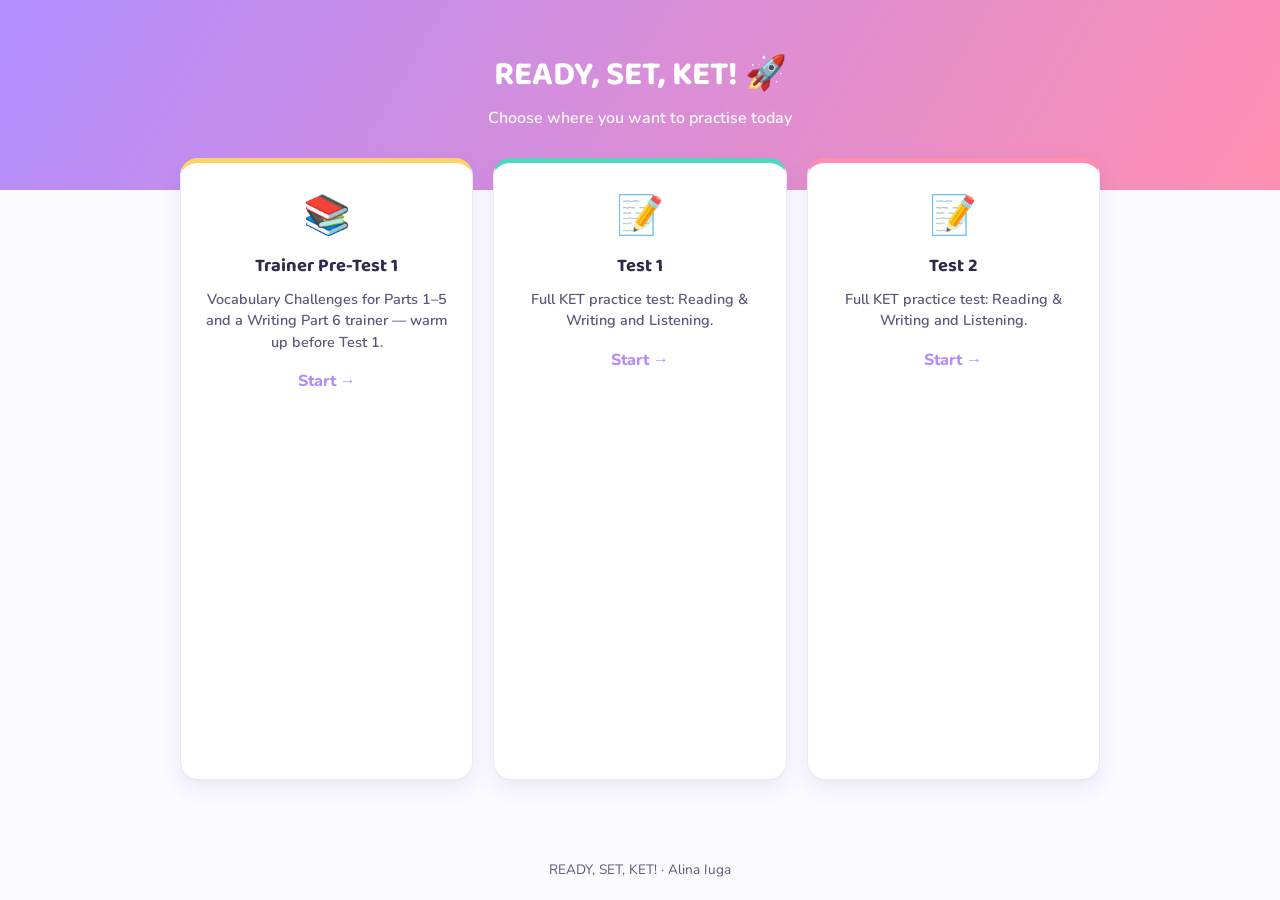
==== index.html @ 3c665358 "summary" ====
<!DOCTYPE html>
<html lang="en">
<head>
<meta charset="UTF-8">
<meta name="viewport" content="width=device-width, initial-scale=1.0">
<title>READY, SET, KET! — Home</title>
<link rel="stylesheet" href="ESTILOS/style-pretest.css">
<style>
  body{display:flex;flex-direction:column;min-height:100vh;}
  .hero{background:linear-gradient(120deg,var(--purple),var(--pink));color:#fff;text-align:center;padding:50px 20px 60px;}
  .hero h1{font-size:2.1rem;margin:0 0 6px;}
  .hero p{margin:0;font-weight:600;opacity:0.95;}
  .cards{max-width:960px;margin:-32px auto 60px;padding:0 20px;display:grid;grid-template-columns:repeat(3,1fr);gap:20px;flex:1;}
  @media (max-width:760px){.cards{grid-template-columns:1fr;}}
  .card{background:var(--card);border:1px solid var(--border);border-radius:var(--radius);padding:24px 20px;text-align:center;box-shadow:0 8px 20px rgba(90,70,160,0.10);text-decoration:none;color:var(--ink);transition:.15s;display:flex;flex-direction:column;gap:8px;}
  .card:hover{transform:translateY(-4px);box-shadow:0 12px 26px rgba(90,70,160,0.16);}
  .card .icon{font-size:2.4rem;}
  .card h2{margin:0;font-size:1.15rem;}
  .card p{margin:0;color:var(--ink-soft);font-size:0.9rem;font-weight:600;}
  .card .go{margin-top:8px;font-weight:800;color:var(--purple);}
  .card.pretest{border-top:5px solid var(--yellow);}
  .card.t1{border-top:5px solid var(--mint);}
  .card.t2{border-top:5px solid var(--pink);}
</style>
</head>
<body>

<div class="hero">
  <h1>READY, SET, KET! 🚀</h1>
  <p>Choose where you want to practise today</p>
</div>

<div class="cards">
  <a class="card pretest" href="PAGINAS/pretest1.html">
    <div class="icon">📚</div>
    <h2>Trainer Pre-Test 1</h2>
    <p>Vocabulary Challenges for Parts 1–5 and a Writing Part 6 trainer — warm up before Test 1.</p>
    <span class="go">Start →</span>
  </a>
  <a class="card t1" href="PAGINAS/test1.html">
    <div class="icon">📝</div>
    <h2>Test 1</h2>
    <p>Full KET practice test: Reading &amp; Writing and Listening.</p>
    <span class="go">Start →</span>
  </a>
  <a class="card t2" href="PAGINAS/test2.html">
    <div class="icon">📝</div>
    <h2>Test 2</h2>
    <p>Full KET practice test: Reading &amp; Writing and Listening.</p>
    <span class="go">Start →</span>
  </a>
</div>

<footer>READY, SET, KET! · Alina Iuga</footer>

</body>
</html>
---- ESTILOS/style-pretest.css ----
@import url('https://fonts.googleapis.com/css2?family=Baloo+2:wght@500;700;800&family=Nunito:wght@400;600;700;800&display=swap');

:root{
  --pink:#ff8fb1;
  --pink-soft:#ffe1ec;
  --purple:#b28dff;
  --purple-soft:#ece3ff;
  --mint:#4fd6c0;
  --mint-soft:#dbfaf4;
  --yellow:#ffd166;
  --yellow-soft:#fff3d6;
  --ink:#2d2a4a;
  --ink-soft:#5b5779;
  --bg:#fbfaff;
  --card:#ffffff;
  --good:#3ac47d;
  --bad:#ff6b6b;
  --border:#eae6fb;
  --radius:18px;
}

*{box-sizing:border-box;}
html,body{margin:0;padding:0;}
body{
  background:var(--bg);
  color:var(--ink);
  font-family:'Nunito',sans-serif;
  line-height:1.5;
}
h1,h2,h3,.brand{font-family:'Baloo 2',cursive;}

a{color:var(--purple);}

.topbar{
  background:linear-gradient(120deg,var(--purple),var(--pink));
  padding:16px 20px;
  color:#fff;
}
.topbar-inner{
  max-width:1100px;margin:0 auto;
  display:flex;align-items:center;justify-content:space-between;
  flex-wrap:wrap;gap:10px;
}
.brand{font-size:1.5rem;font-weight:800;color:#fff;display:flex;flex-direction:column;line-height:1.15;}
.brand small{font-family:'Nunito',sans-serif;font-weight:600;font-size:0.8rem;opacity:0.9;}
.topbar-links{display:flex;gap:10px;flex-wrap:wrap;}
.topbar-links a{
  background:rgba(255,255,255,0.18);
  color:#fff;text-decoration:none;
  padding:8px 14px;border-radius:999px;
  font-weight:700;font-size:0.9rem;
  transition:background .15s;
}
.topbar-links a:hover{background:rgba(255,255,255,0.32);}

.shell{max-width:1100px;margin:0 auto;padding:24px 20px 60px;display:grid;grid-template-columns:230px 1fr;gap:28px;}
@media (max-width:800px){.shell{grid-template-columns:1fr;}}

.rail{position:sticky;top:16px;align-self:start;background:var(--card);border:1px solid var(--border);border-radius:var(--radius);padding:16px;max-height:calc(100vh - 32px);overflow:auto;}
@media (max-width:800px){.rail{position:static;max-height:none;}}
.rail-group{margin-bottom:14px;}
.rail-label{font-size:0.72rem;font-weight:800;letter-spacing:.04em;color:var(--purple);text-transform:uppercase;margin:0 0 8px 4px;}
.rail a{display:flex;align-items:center;gap:8px;text-decoration:none;color:var(--ink-soft);font-weight:700;font-size:0.88rem;padding:7px 8px;border-radius:10px;}
.rail a:hover{background:var(--purple-soft);color:var(--ink);}
.rail a .dot{width:9px;height:9px;border-radius:50%;background:var(--border);flex:none;}
.rail a.done .dot{background:var(--good);}

.intro{background:var(--yellow-soft);border:1px solid #ffe2a3;border-radius:var(--radius);padding:14px 18px;font-weight:600;color:var(--ink);}

.section-head{margin:34px 0 14px;}
.section-head h2{font-size:1.3rem;margin:0 0 4px;color:var(--ink);}
.section-head p{margin:0;color:var(--ink-soft);font-weight:600;font-size:0.92rem;}

.poster-toggle{background:var(--mint-soft);border:1px solid #bdefe4;border-radius:14px;padding:10px 14px;margin:12px 0 20px;}
.poster-toggle summary{cursor:pointer;font-weight:800;color:#128a72;list-style:none;}
.poster-toggle summary::-webkit-details-marker{display:none;}
.poster-toggle summary:before{content:"🖼️ ";}
.poster-toggle img{width:100%;border-radius:12px;margin-top:10px;display:block;}

.part{background:var(--card);border:1px solid var(--border);border-radius:var(--radius);padding:20px 22px;margin-bottom:22px;box-shadow:0 2px 10px rgba(90,70,160,0.04);}
.part-head{display:flex;align-items:center;gap:12px;margin-bottom:10px;}
.badge{background:var(--pink);color:#fff;font-family:'Baloo 2',cursive;font-weight:800;font-size:0.85rem;padding:6px 12px;border-radius:999px;flex:none;}
.part-head h3{margin:0;font-size:1.08rem;color:var(--ink);}
.part-head .sub{display:block;font-size:0.82rem;font-weight:700;color:var(--ink-soft);}

.instructions{font-weight:700;color:var(--ink-soft);margin:0 0 10px;}
.tip{background:var(--yellow-soft);border:1px solid #ffe2a3;border-radius:12px;padding:8px 12px;margin-bottom:14px;font-size:0.9rem;}
.tip b{color:#a86a00;}

.wordbank{background:var(--purple-soft);border:1px dashed #c7b6ff;border-radius:12px;padding:10px 14px;margin-bottom:16px;font-weight:700;color:#5b3fae;text-align:center;}
.wordbank .extra{display:block;font-size:0.78rem;font-weight:600;color:#8672c4;margin-top:4px;}

.match-list{display:flex;flex-direction:column;gap:10px;}
.match-row{display:flex;align-items:center;gap:12px;flex-wrap:wrap;background:#fbfaff;border:1px solid var(--border);border-radius:12px;padding:10px 12px;}
.match-row .left{font-weight:700;flex:1 1 220px;min-width:180px;}
.match-row select{border:2px solid var(--border);border-radius:10px;padding:6px 10px;font-family:'Nunito',sans-serif;font-weight:700;background:#fff;color:var(--ink);}
.match-row select.correct{border-color:var(--good);background:#eafff3;}
.match-row select.incorrect{border-color:var(--bad);background:#fff0f0;}
.match-key{margin-top:10px;font-size:0.85rem;color:var(--ink-soft);}
.match-key.show{display:block;}
.match-key{display:none;}

.mc-item{margin-bottom:16px;}
.mc-item:last-child{margin-bottom:0;}
.mc-stem{font-weight:700;margin-bottom:8px;}
.options{display:flex;gap:8px;flex-wrap:wrap;}
.opt{border:2px solid var(--border);background:#fff;border-radius:999px;padding:7px 16px;font-family:'Nunito',sans-serif;font-weight:700;cursor:pointer;font-size:0.92rem;color:var(--ink);transition:.12s;}
.opt:hover:not(:disabled){border-color:var(--purple);}
.opt.selected{border-color:var(--purple);background:var(--purple-soft);}
.opt.correct{border-color:var(--good);background:#eafff3;color:#1c8a53;}
.opt.incorrect{border-color:var(--bad);background:#fff0f0;color:#c94040;}
.opt:disabled{cursor:default;}

.gap-item{display:flex;flex-wrap:wrap;align-items:center;gap:8px;margin-bottom:12px;}
.gap-item .stem{font-weight:700;}
input.gap-input{border:2px solid var(--border);border-radius:10px;padding:6px 10px;font-family:'Nunito',sans-serif;font-weight:700;min-width:150px;}
input.gap-input.correct{border-color:var(--good);background:#eafff3;}
input.gap-input.incorrect{border-color:var(--bad);background:#fff0f0;}
.gap-answer{font-size:0.82rem;color:var(--ink-soft);display:none;}
.gap-answer.show{display:inline;}

.cloze-text{font-size:1rem;line-height:2;white-space:pre-line;}
.cloze-text input.gap-input{width:150px;text-align:center;}
.cloze-img{width:100%;border-radius:14px;margin-bottom:16px;}

.writing-box textarea{width:100%;min-height:100px;border:2px solid var(--border);border-radius:12px;padding:10px 12px;font-family:'Nunito',sans-serif;font-size:0.95rem;resize:vertical;}
.writing-meta{display:flex;justify-content:space-between;align-items:center;margin-top:8px;flex-wrap:wrap;gap:8px;}
.wordcount{font-size:0.82rem;color:var(--ink-soft);font-weight:700;}
.model-answer{margin-top:12px;background:var(--mint-soft);border:1px solid #bdefe4;border-radius:12px;padding:12px 14px;display:none;white-space:pre-line;}
.model-answer.show{display:block;}

.wm-item{border-top:1px dashed var(--border);padding-top:12px;margin-top:12px;}
.wm-item:first-child{border-top:none;margin-top:0;padding-top:0;}
.wm-stem{font-weight:700;margin-bottom:6px;white-space:pre-line;}
.wm-item input.gap-input{width:100%;}

.btn{background:var(--purple);color:#fff;border:none;border-radius:999px;padding:10px 20px;font-family:'Baloo 2',cursive;font-weight:700;font-size:0.95rem;cursor:pointer;transition:.15s;}
.btn:hover{background:#9a72f5;}
.btn.ghost{background:transparent;color:var(--purple);border:2px solid var(--purple);padding:8px 18px;}
.btn.ghost:hover{background:var(--purple-soft);}
.btn.mint{background:var(--mint);}
.btn.mint:hover{background:#33c3ab;}

.part-actions{display:flex;align-items:center;gap:14px;margin-top:16px;flex-wrap:wrap;}
.score{font-weight:800;color:var(--ink-soft);}
.score.good{color:var(--good);}

.reference{margin-bottom:22px;}
.ref-table{width:100%;border-collapse:collapse;background:var(--card);border:1px solid var(--border);border-radius:14px;overflow:hidden;}
.ref-table th{background:var(--purple-soft);color:#5b3fae;text-align:left;padding:10px 14px;font-family:'Baloo 2',cursive;font-size:0.92rem;}
.ref-table td{padding:10px 14px;border-top:1px solid var(--border);font-size:0.92rem;}
.ref-table td:first-child{font-weight:700;}

.crosslink{margin-top:16px;padding-top:14px;border-top:1px dashed var(--border);display:flex;flex-wrap:wrap;gap:10px;}
.crosslink a{text-decoration:none;background:var(--pink-soft);color:#c23d68;font-weight:800;padding:8px 16px;border-radius:999px;font-size:0.88rem;display:inline-flex;align-items:center;gap:6px;}
.crosslink a:hover{background:#ffd0e0;}
.crosslink .arrow{font-size:1rem;}

footer{text-align:center;color:var(--ink-soft);font-size:0.85rem;padding:20px;}
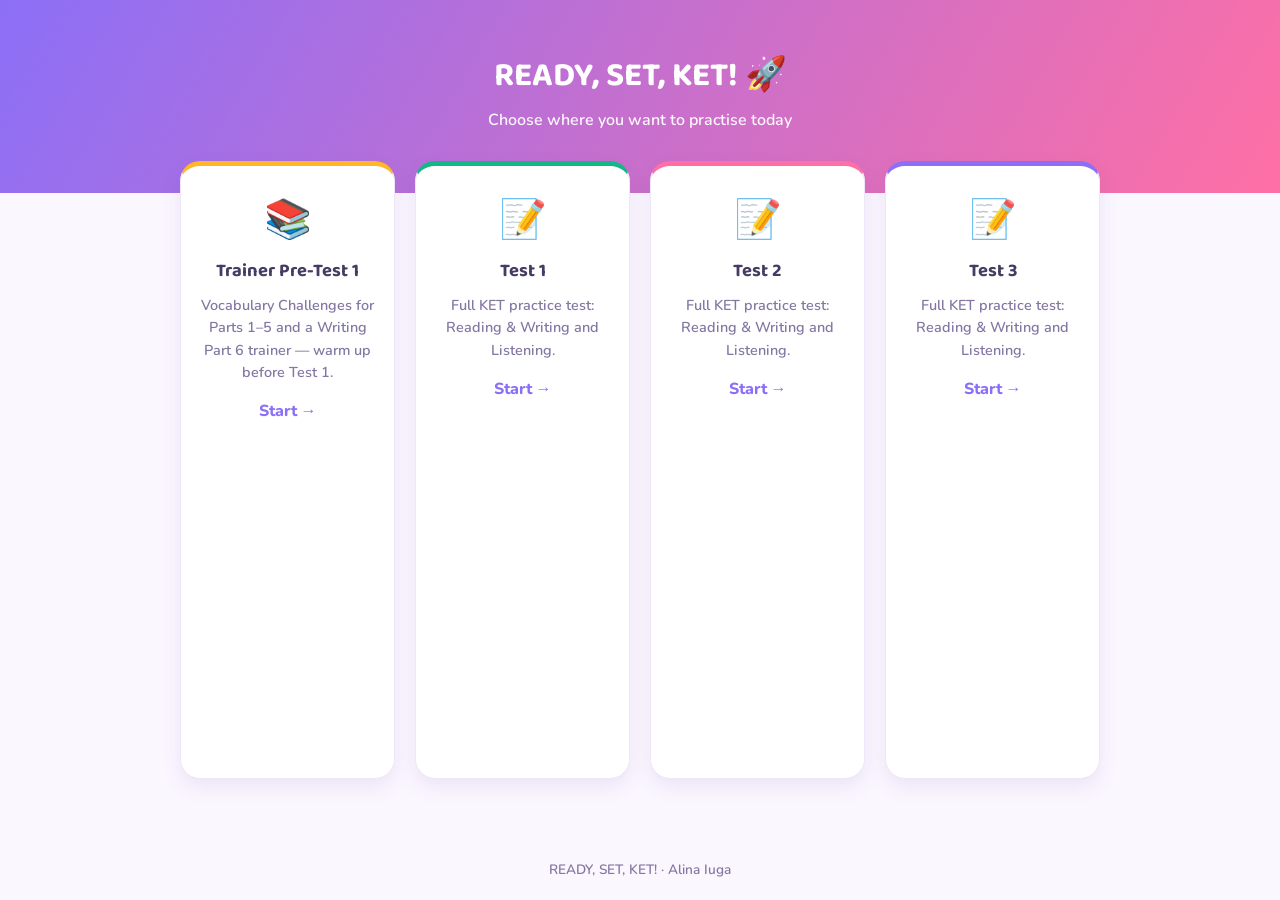
==== commit dd7a7e68: "update" ====
--- a/index.html
+++ b/index.html
@@ -10,8 +10,9 @@
   .hero{background:linear-gradient(120deg,var(--purple),var(--pink));color:#fff;text-align:center;padding:50px 20px 60px;}
   .hero h1{font-size:2.1rem;margin:0 0 6px;}
   .hero p{margin:0;font-weight:600;opacity:0.95;}
-  .cards{max-width:960px;margin:-32px auto 60px;padding:0 20px;display:grid;grid-template-columns:repeat(3,1fr);gap:20px;flex:1;}
-  @media (max-width:760px){.cards{grid-template-columns:1fr;}}
+  .cards{max-width:960px;margin:-32px auto 60px;padding:0 20px;display:grid;grid-template-columns:repeat(4,1fr);gap:20px;flex:1;}
+  @media (max-width:900px){.cards{grid-template-columns:repeat(2,1fr);}}
+  @media (max-width:520px){.cards{grid-template-columns:1fr;}}
   .card{background:var(--card);border:1px solid var(--border);border-radius:var(--radius);padding:24px 20px;text-align:center;box-shadow:0 8px 20px rgba(90,70,160,0.10);text-decoration:none;color:var(--ink);transition:.15s;display:flex;flex-direction:column;gap:8px;}
   .card:hover{transform:translateY(-4px);box-shadow:0 12px 26px rgba(90,70,160,0.16);}
   .card .icon{font-size:2.4rem;}
@@ -21,6 +22,7 @@
   .card.pretest{border-top:5px solid var(--yellow);}
   .card.t1{border-top:5px solid var(--mint);}
   .card.t2{border-top:5px solid var(--pink);}
+  .card.t3{border-top:5px solid var(--purple);}
 </style>
 </head>
 <body>
@@ -49,6 +51,12 @@
     <p>Full KET practice test: Reading &amp; Writing and Listening.</p>
     <span class="go">Start →</span>
   </a>
+  <a class="card t3" href="PAGINAS/test3.html">
+    <div class="icon">📝</div>
+    <h2>Test 3</h2>
+    <p>Full KET practice test: Reading &amp; Writing and Listening.</p>
+    <span class="go">Start →</span>
+  </a>
 </div>
 
 <footer>READY, SET, KET! · Alina Iuga</footer>
--- a/ESTILOS/style-pretest.css
+++ b/ESTILOS/style-pretest.css
@@ -1,22 +1,24 @@
 @import url('https://fonts.googleapis.com/css2?family=Baloo+2:wght@500;700;800&family=Nunito:wght@400;600;700;800&display=swap');
 
 :root{
-  --pink:#ff8fb1;
-  --pink-soft:#ffe1ec;
-  --purple:#b28dff;
-  --purple-soft:#ece3ff;
-  --mint:#4fd6c0;
-  --mint-soft:#dbfaf4;
-  --yellow:#ffd166;
-  --yellow-soft:#fff3d6;
-  --ink:#2d2a4a;
-  --ink-soft:#5b5779;
-  --bg:#fbfaff;
-  --card:#ffffff;
-  --good:#3ac47d;
-  --bad:#ff6b6b;
-  --border:#eae6fb;
-  --radius:18px;
+  --pink:#FF6FA5;
+  --pink-soft:#FFE3EF;
+  --purple:#8C6FF7;
+  --purple-dark:#6B4FD6;
+  --purple-soft:#EFE8FF;
+  --mint:#12B886;
+  --mint-soft:#DFFBF0;
+  --yellow:#FFB627;
+  --yellow-soft:#FFF2D6;
+  --ink:#463B63;
+  --ink-soft:#8478A3;
+  --bg:#FBF7FF;
+  --card:#FFFFFF;
+  --good:#12B886;
+  --bad:#FF6B6B;
+  --bad-soft:#FFE3E3;
+  --border:#F0E6FA;
+  --radius:20px;
 }
 
 *{box-sizing:border-box;}
@@ -25,7 +27,8 @@
   background:var(--bg);
   color:var(--ink);
   font-family:'Nunito',sans-serif;
-  line-height:1.5;
+  font-weight:600;
+  line-height:1.55;
 }
 h1,h2,h3,.brand{font-family:'Baloo 2',cursive;}
 
@@ -71,16 +74,21 @@
 .section-head h2{font-size:1.3rem;margin:0 0 4px;color:var(--ink);}
 .section-head p{margin:0;color:var(--ink-soft);font-weight:600;font-size:0.92rem;}
 
+.poster-row{display:flex;gap:12px;flex-wrap:wrap;align-items:flex-start;margin:12px 0 20px;}
+.poster-row .poster-toggle{margin:0;flex:1 1 260px;}
+.play-btn{background:var(--pink);color:#fff;text-decoration:none;font-family:'Baloo 2',cursive;font-weight:700;font-size:0.95rem;padding:13px 20px;border-radius:14px;display:inline-flex;align-items:center;gap:6px;white-space:nowrap;transition:.15s;}
+.play-btn:hover{background:#ff6f9c;}
+
 .poster-toggle{background:var(--mint-soft);border:1px solid #bdefe4;border-radius:14px;padding:10px 14px;margin:12px 0 20px;}
 .poster-toggle summary{cursor:pointer;font-weight:800;color:#128a72;list-style:none;}
 .poster-toggle summary::-webkit-details-marker{display:none;}
 .poster-toggle summary:before{content:"🖼️ ";}
 .poster-toggle img{width:100%;border-radius:12px;margin-top:10px;display:block;}
 
-.part{background:var(--card);border:1px solid var(--border);border-radius:var(--radius);padding:20px 22px;margin-bottom:22px;box-shadow:0 2px 10px rgba(90,70,160,0.04);}
+.part{background:var(--card);border:3px solid var(--border);border-radius:var(--radius);padding:20px 22px;margin-bottom:22px;}
 .part-head{display:flex;align-items:center;gap:12px;margin-bottom:10px;}
-.badge{background:var(--pink);color:#fff;font-family:'Baloo 2',cursive;font-weight:800;font-size:0.85rem;padding:6px 12px;border-radius:999px;flex:none;}
-.part-head h3{margin:0;font-size:1.08rem;color:var(--ink);}
+.badge{background:var(--yellow);color:#fff;font-family:'Baloo 2',cursive;font-weight:700;font-size:0.82rem;padding:6px 14px;border-radius:999px;flex:none;box-shadow:0 2px 0 rgba(0,0,0,.08);}
+.part-head h3{margin:0;font-size:1.08rem;color:var(--purple-dark);}
 .part-head .sub{display:block;font-size:0.82rem;font-weight:700;color:var(--ink-soft);}
 
 .instructions{font-weight:700;color:var(--ink-soft);margin:0 0 10px;}
@@ -93,9 +101,14 @@
 .match-list{display:flex;flex-direction:column;gap:10px;}
 .match-row{display:flex;align-items:center;gap:12px;flex-wrap:wrap;background:#fbfaff;border:1px solid var(--border);border-radius:12px;padding:10px 12px;}
 .match-row .left{font-weight:700;flex:1 1 220px;min-width:180px;}
-.match-row select{border:2px solid var(--border);border-radius:10px;padding:6px 10px;font-family:'Nunito',sans-serif;font-weight:700;background:#fff;color:var(--ink);}
-.match-row select.correct{border-color:var(--good);background:#eafff3;}
-.match-row select.incorrect{border-color:var(--bad);background:#fff0f0;}
+.match-row select{border:2px solid var(--border);border-radius:10px;padding:6px 10px;font-family:'Nunito',sans-serif;font-weight:700;background:#fff;color:var(--ink);max-width:100%;}
+@media (max-width:600px){
+  .match-row{flex-direction:column;align-items:stretch;}
+  .match-row .left{flex:0 0 auto;min-width:0;}
+  .match-row select{width:100%;}
+}
+.match-row select.correct{border-color:var(--good);background:var(--mint-soft);}
+.match-row select.incorrect{border-color:var(--bad);background:var(--bad-soft);}
 .match-key{margin-top:10px;font-size:0.85rem;color:var(--ink-soft);}
 .match-key.show{display:block;}
 .match-key{display:none;}
@@ -105,17 +118,26 @@
 .mc-stem{font-weight:700;margin-bottom:8px;}
 .options{display:flex;gap:8px;flex-wrap:wrap;}
 .opt{border:2px solid var(--border);background:#fff;border-radius:999px;padding:7px 16px;font-family:'Nunito',sans-serif;font-weight:700;cursor:pointer;font-size:0.92rem;color:var(--ink);transition:.12s;}
-.opt:hover:not(:disabled){border-color:var(--purple);}
+.opt:hover:not(:disabled){border-color:var(--purple);transform:translateY(-1px);}
 .opt.selected{border-color:var(--purple);background:var(--purple-soft);}
-.opt.correct{border-color:var(--good);background:#eafff3;color:#1c8a53;}
-.opt.incorrect{border-color:var(--bad);background:#fff0f0;color:#c94040;}
+.opt.correct{border-color:var(--mint);background:var(--mint-soft);color:#0e8f6c;}
+.opt.incorrect{border-color:var(--bad);background:var(--bad-soft);color:#c94040;}
 .opt:disabled{cursor:default;}
 
 .gap-item{display:flex;flex-wrap:wrap;align-items:center;gap:8px;margin-bottom:12px;}
+
+.item-check{display:inline-flex;align-items:center;font-family:'Baloo 2',cursive;font-weight:700;font-size:0.82rem;color:var(--purple-dark);background:#fff;border:2px solid var(--purple);padding:6px 14px;border-radius:999px;cursor:pointer;margin-left:4px;transition:transform .1s ease;}
+.item-check:hover{transform:translateY(-1px);background:var(--purple-soft);}
+.item-check.item-reset{border-color:var(--mint);color:#0e8f6c;}
+.item-check.item-reset:hover{background:var(--mint-soft);}
+.item-check.tiny{font-size:0.72rem;padding:1px 8px;border-width:1.5px;margin:0 0 0 6px;vertical-align:middle;line-height:1.6;}
+.match-row .item-check{margin-left:0;}
+.mc-item .item-check{margin-top:10px;}
+.inline-check-holder{display:inline;}
 .gap-item .stem{font-weight:700;}
 input.gap-input{border:2px solid var(--border);border-radius:10px;padding:6px 10px;font-family:'Nunito',sans-serif;font-weight:700;min-width:150px;}
-input.gap-input.correct{border-color:var(--good);background:#eafff3;}
-input.gap-input.incorrect{border-color:var(--bad);background:#fff0f0;}
+input.gap-input.correct{border-color:var(--good);background:var(--mint-soft);}
+input.gap-input.incorrect{border-color:var(--bad);background:var(--bad-soft);}
 .gap-answer{font-size:0.82rem;color:var(--ink-soft);display:none;}
 .gap-answer.show{display:inline;}
 
@@ -133,13 +155,19 @@
 .wm-item:first-child{border-top:none;margin-top:0;padding-top:0;}
 .wm-stem{font-weight:700;margin-bottom:6px;white-space:pre-line;}
 .wm-item input.gap-input{width:100%;}
+.wm-btn-row{display:flex;gap:10px;margin-top:8px;flex-wrap:wrap;}
 
-.btn{background:var(--purple);color:#fff;border:none;border-radius:999px;padding:10px 20px;font-family:'Baloo 2',cursive;font-weight:700;font-size:0.95rem;cursor:pointer;transition:.15s;}
-.btn:hover{background:#9a72f5;}
-.btn.ghost{background:transparent;color:var(--purple);border:2px solid var(--purple);padding:8px 18px;}
-.btn.ghost:hover{background:var(--purple-soft);}
-.btn.mint{background:var(--mint);}
-.btn.mint:hover{background:#33c3ab;}
+.btn{background:var(--pink);color:#fff;border:none;border-radius:999px;padding:11px 22px;font-family:'Baloo 2',cursive;font-weight:700;font-size:0.95rem;cursor:pointer;box-shadow:0 3px 0 #D94F82;transition:transform .1s ease;}
+.btn:hover{transform:translateY(-2px);}
+.btn:active{transform:translateY(1px);box-shadow:0 1px 0 #D94F82;}
+.btn.ghost{background:#fff;color:var(--purple-dark);border:2px solid var(--purple);padding:9px 18px;box-shadow:none;}
+.btn.ghost:hover{background:var(--purple-soft);transform:translateY(-2px);}
+.btn.mint{background:var(--mint);box-shadow:0 3px 0 #0e9670;}
+.btn.mint:hover{background:#0e9670;}
+.btn:disabled{opacity:0.55;cursor:default;box-shadow:none;transform:none;}
+.btn:disabled:hover{background:var(--pink);transform:none;}
+
+input.gap-input:disabled,select:disabled{opacity:0.9;cursor:default;}
 
 .part-actions{display:flex;align-items:center;gap:14px;margin-top:16px;flex-wrap:wrap;}
 .score{font-weight:800;color:var(--ink-soft);}
@@ -151,9 +179,9 @@
 .ref-table td{padding:10px 14px;border-top:1px solid var(--border);font-size:0.92rem;}
 .ref-table td:first-child{font-weight:700;}
 
-.crosslink{margin-top:16px;padding-top:14px;border-top:1px dashed var(--border);display:flex;flex-wrap:wrap;gap:10px;}
-.crosslink a{text-decoration:none;background:var(--pink-soft);color:#c23d68;font-weight:800;padding:8px 16px;border-radius:999px;font-size:0.88rem;display:inline-flex;align-items:center;gap:6px;}
-.crosslink a:hover{background:#ffd0e0;}
+.crosslink{margin-top:16px;padding-top:14px;border-top:3px dotted var(--border);display:flex;flex-wrap:wrap;gap:10px;}
+.crosslink a{text-decoration:none;background:#4DC3F0;color:#fff;font-family:'Baloo 2',cursive;font-weight:700;padding:10px 18px;border-radius:999px;font-size:0.9rem;display:inline-flex;align-items:center;gap:8px;box-shadow:0 3px 0 #2C9CC9;transition:transform .1s ease;}
+.crosslink a:hover{transform:translateY(-2px);}
 .crosslink .arrow{font-size:1rem;}
 
 footer{text-align:center;color:var(--ink-soft);font-size:0.85rem;padding:20px;}
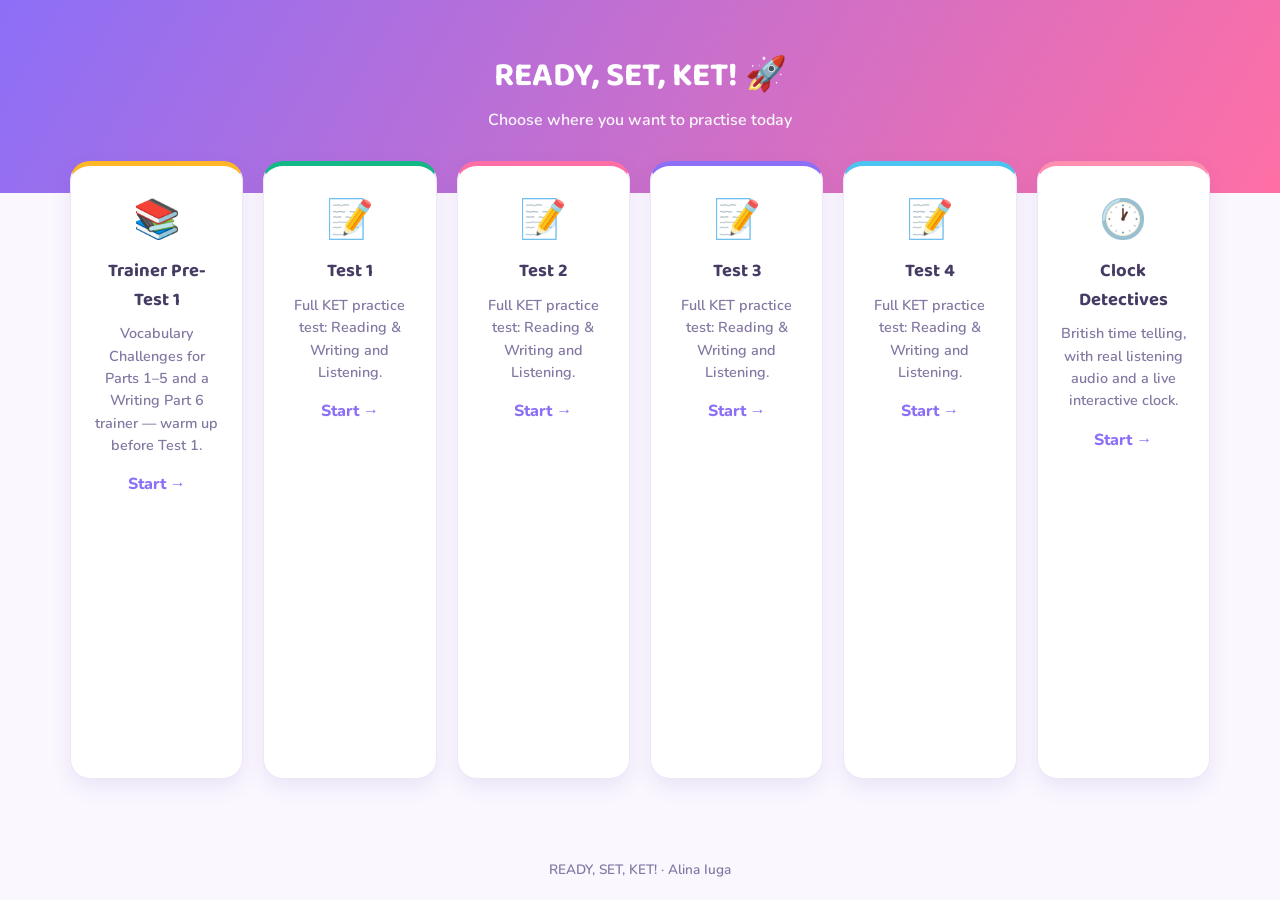
==== commit 769c2118: "update" ====
--- a/index.html
+++ b/index.html
@@ -10,9 +10,10 @@
   .hero{background:linear-gradient(120deg,var(--purple),var(--pink));color:#fff;text-align:center;padding:50px 20px 60px;}
   .hero h1{font-size:2.1rem;margin:0 0 6px;}
   .hero p{margin:0;font-weight:600;opacity:0.95;}
-  .cards{max-width:960px;margin:-32px auto 60px;padding:0 20px;display:grid;grid-template-columns:repeat(4,1fr);gap:20px;flex:1;}
-  @media (max-width:900px){.cards{grid-template-columns:repeat(2,1fr);}}
-  @media (max-width:520px){.cards{grid-template-columns:1fr;}}
+  .cards{max-width:1180px;margin:-32px auto 60px;padding:0 20px;display:grid;grid-template-columns:repeat(6,1fr);gap:20px;flex:1;}
+  @media (max-width:1100px){.cards{grid-template-columns:repeat(3,1fr);}}
+  @media (max-width:640px){.cards{grid-template-columns:repeat(2,1fr);}}
+  @media (max-width:420px){.cards{grid-template-columns:1fr;}}
   .card{background:var(--card);border:1px solid var(--border);border-radius:var(--radius);padding:24px 20px;text-align:center;box-shadow:0 8px 20px rgba(90,70,160,0.10);text-decoration:none;color:var(--ink);transition:.15s;display:flex;flex-direction:column;gap:8px;}
   .card:hover{transform:translateY(-4px);box-shadow:0 12px 26px rgba(90,70,160,0.16);}
   .card .icon{font-size:2.4rem;}
@@ -23,6 +24,8 @@
   .card.t1{border-top:5px solid var(--mint);}
   .card.t2{border-top:5px solid var(--pink);}
   .card.t3{border-top:5px solid var(--purple);}
+  .card.t4{border-top:5px solid #4DC3F0;}
+  .card.clock{border-top:5px solid #FF8FB1;}
 </style>
 </head>
 <body>
@@ -57,6 +60,18 @@
     <p>Full KET practice test: Reading &amp; Writing and Listening.</p>
     <span class="go">Start →</span>
   </a>
+  <a class="card t4" href="PAGINAS/test4.html">
+    <div class="icon">📝</div>
+    <h2>Test 4</h2>
+    <p>Full KET practice test: Reading &amp; Writing and Listening.</p>
+    <span class="go">Start →</span>
+  </a>
+  <a class="card clock" href="PAGINAS/time-telling.html">
+    <div class="icon">🕐</div>
+    <h2>Clock Detectives</h2>
+    <p>British time telling, with real listening audio and a live interactive clock.</p>
+    <span class="go">Start →</span>
+  </a>
 </div>
 
 <footer>READY, SET, KET! · Alina Iuga</footer>
--- a/ESTILOS/style-pretest.css
+++ b/ESTILOS/style-pretest.css
@@ -91,7 +91,7 @@
 .part-head h3{margin:0;font-size:1.08rem;color:var(--purple-dark);}
 .part-head .sub{display:block;font-size:0.82rem;font-weight:700;color:var(--ink-soft);}
 
-.instructions{font-weight:700;color:var(--ink-soft);margin:0 0 10px;}
+.instructions{font-weight:700;color:var(--ink-soft);margin:0 0 10px;white-space:pre-line;}
 .tip{background:var(--yellow-soft);border:1px solid #ffe2a3;border-radius:12px;padding:8px 12px;margin-bottom:14px;font-size:0.9rem;}
 .tip b{color:#a86a00;}
 
@@ -115,7 +115,8 @@
 
 .mc-item{margin-bottom:16px;}
 .mc-item:last-child{margin-bottom:0;}
-.mc-stem{font-weight:700;margin-bottom:8px;}
+.mc-passage{background:#fbfaff;border:1px solid var(--border);border-radius:12px;padding:10px 14px;margin-bottom:10px;font-size:0.92rem;white-space:pre-line;color:var(--ink);}
+.mc-stem{font-weight:700;margin-bottom:8px;white-space:pre-line;}
 .options{display:flex;gap:8px;flex-wrap:wrap;}
 .opt{border:2px solid var(--border);background:#fff;border-radius:999px;padding:7px 16px;font-family:'Nunito',sans-serif;font-weight:700;cursor:pointer;font-size:0.92rem;color:var(--ink);transition:.12s;}
 .opt:hover:not(:disabled){border-color:var(--purple);transform:translateY(-1px);}
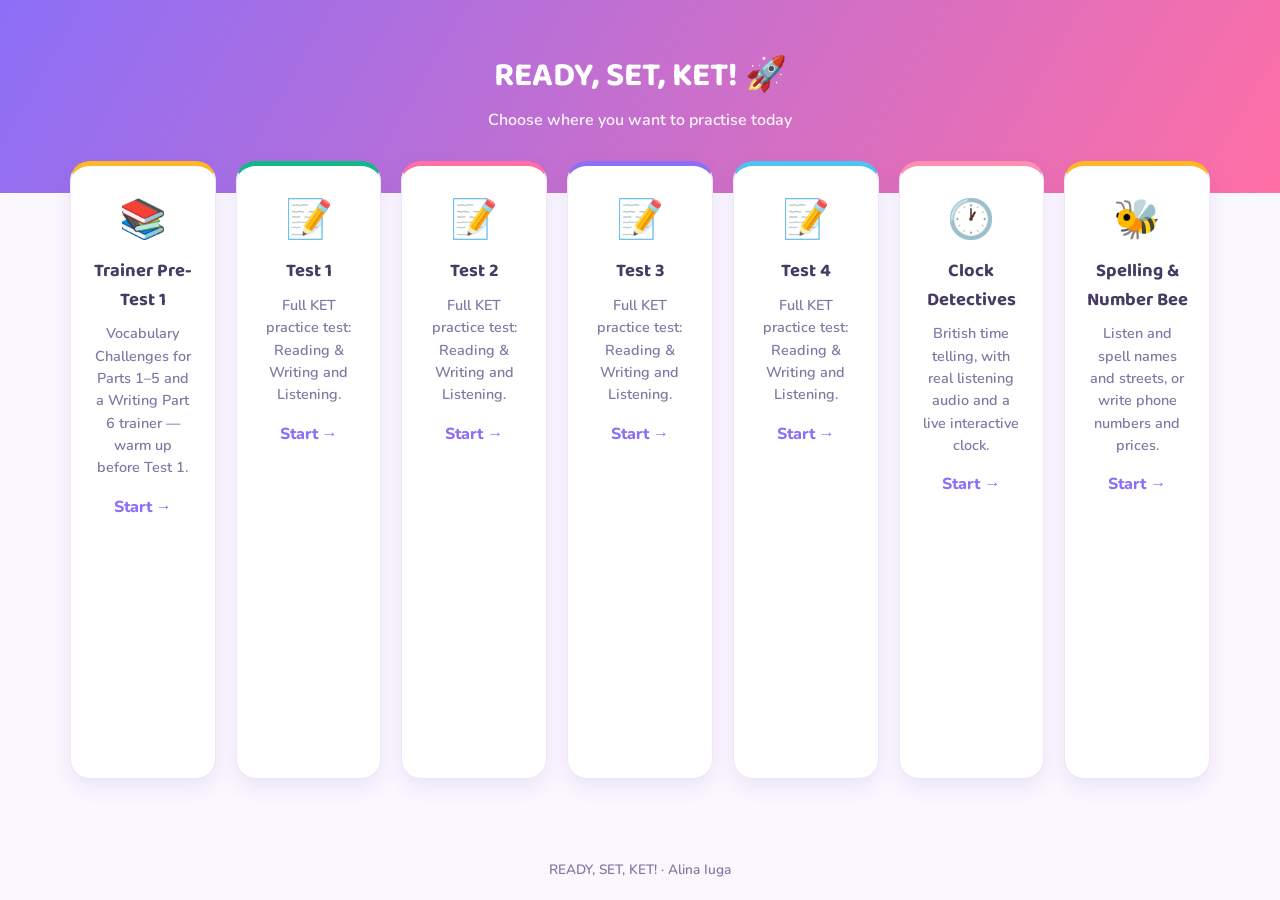
==== commit 813d3e67: "update" ====
--- a/index.html
+++ b/index.html
@@ -10,8 +10,8 @@
   .hero{background:linear-gradient(120deg,var(--purple),var(--pink));color:#fff;text-align:center;padding:50px 20px 60px;}
   .hero h1{font-size:2.1rem;margin:0 0 6px;}
   .hero p{margin:0;font-weight:600;opacity:0.95;}
-  .cards{max-width:1180px;margin:-32px auto 60px;padding:0 20px;display:grid;grid-template-columns:repeat(6,1fr);gap:20px;flex:1;}
-  @media (max-width:1100px){.cards{grid-template-columns:repeat(3,1fr);}}
+  .cards{max-width:1180px;margin:-32px auto 60px;padding:0 20px;display:grid;grid-template-columns:repeat(7,1fr);gap:20px;flex:1;}
+  @media (max-width:1150px){.cards{grid-template-columns:repeat(4,1fr);}}
   @media (max-width:640px){.cards{grid-template-columns:repeat(2,1fr);}}
   @media (max-width:420px){.cards{grid-template-columns:1fr;}}
   .card{background:var(--card);border:1px solid var(--border);border-radius:var(--radius);padding:24px 20px;text-align:center;box-shadow:0 8px 20px rgba(90,70,160,0.10);text-decoration:none;color:var(--ink);transition:.15s;display:flex;flex-direction:column;gap:8px;}
@@ -26,6 +26,7 @@
   .card.t3{border-top:5px solid var(--purple);}
   .card.t4{border-top:5px solid #4DC3F0;}
   .card.clock{border-top:5px solid #FF8FB1;}
+  .card.bee{border-top:5px solid #FFB627;}
 </style>
 </head>
 <body>
@@ -72,6 +73,12 @@
     <p>British time telling, with real listening audio and a live interactive clock.</p>
     <span class="go">Start →</span>
   </a>
+  <a class="card bee" href="PAGINAS/spelling-bee.html">
+    <div class="icon">🐝</div>
+    <h2>Spelling &amp; Number Bee</h2>
+    <p>Listen and spell names and streets, or write phone numbers and prices.</p>
+    <span class="go">Start →</span>
+  </a>
 </div>
 
 <footer>READY, SET, KET! · Alina Iuga</footer>
